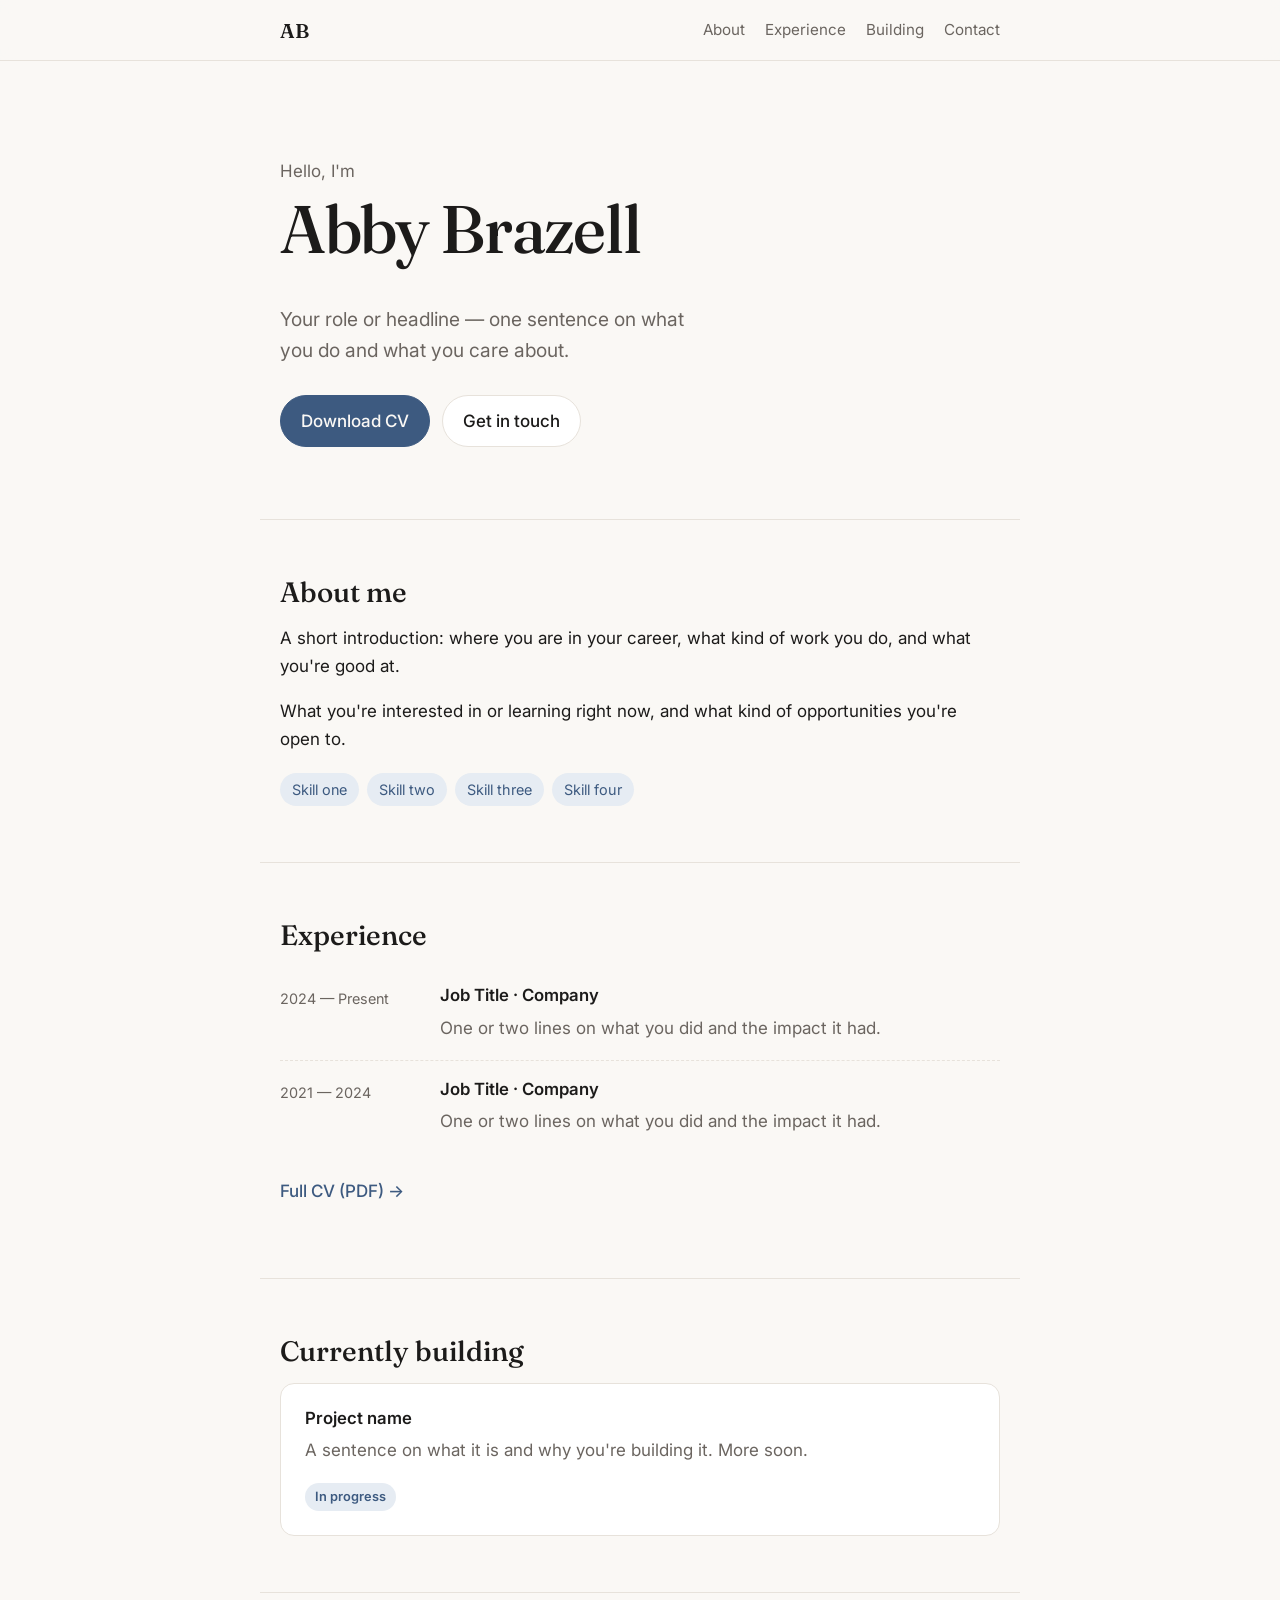
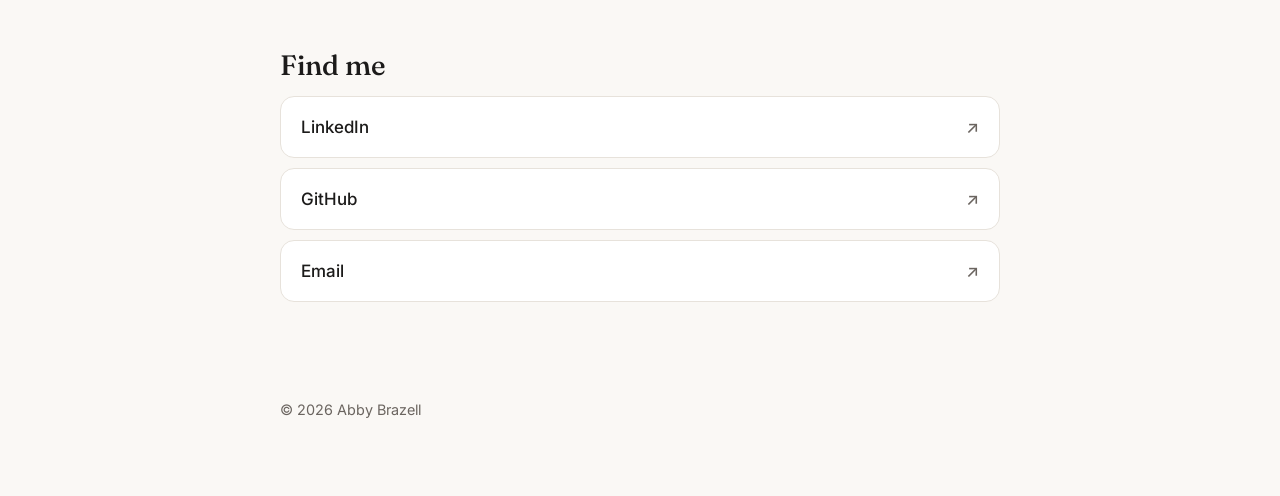
==== index.html @ d157e83a "Add files via upload" ====
<!doctype html>
<html lang="en">
<head>
  <meta charset="utf-8">
  <meta name="viewport" content="width=device-width, initial-scale=1">
  <!-- EDIT: your name and a one-line description (shows in Google and link previews) -->
  <title>Abby Brazell — Your Role</title>
  <meta name="description" content="Abby Brazell — Your Role. About me, CV and links.">
  <link rel="preconnect" href="https://fonts.googleapis.com">
  <link rel="preconnect" href="https://fonts.gstatic.com" crossorigin>
  <link rel="stylesheet" href="https://fonts.googleapis.com/css2?family=Fraunces:opsz,wght@9..144,500;9..144,600&family=Inter:wght@400;500;600&display=swap">
  <link rel="stylesheet" href="styles.css">
</head>
<body>
  <header class="site-header">
    <div class="wrap nav">
      <a class="logo" href="#top">AB</a><!-- EDIT: initials -->
      <nav>
        <a href="#about">About</a>
        <a href="#experience">Experience</a>
        <a href="#building">Building</a>
        <a href="#contact">Contact</a>
      </nav>
    </div>
  </header>

  <main id="top">
    <!-- HERO -->
    <section class="hero wrap">
      <p class="eyebrow">Hello, I'm</p>
      <h1>Abby Brazell</h1><!-- EDIT -->
      <p class="lede">Your role or headline — one sentence on what you do and what you care about.</p><!-- EDIT -->
      <div class="actions">
        <a class="btn primary" href="cv.pdf" download>Download CV</a>
        <a class="btn" href="#contact">Get in touch</a>
      </div>
    </section>

    <!-- ABOUT -->
    <section id="about" class="wrap section">
      <h2>About me</h2>
      <!-- EDIT: 2–3 short paragraphs -->
      <p>A short introduction: where you are in your career, what kind of work you do, and what you're good at.</p>
      <p>What you're interested in or learning right now, and what kind of opportunities you're open to.</p>
      <ul class="tags">
        <!-- EDIT: key skills -->
        <li>Skill one</li>
        <li>Skill two</li>
        <li>Skill three</li>
        <li>Skill four</li>
      </ul>
    </section>

    <!-- EXPERIENCE -->
    <section id="experience" class="wrap section">
      <h2>Experience</h2>
      <ol class="timeline">
        <!-- EDIT: copy this <li> block for each role, most recent first -->
        <li>
          <div class="when">2024 — Present</div>
          <div>
            <h3>Job Title · Company</h3>
            <p>One or two lines on what you did and the impact it had.</p>
          </div>
        </li>
        <li>
          <div class="when">2021 — 2024</div>
          <div>
            <h3>Job Title · Company</h3>
            <p>One or two lines on what you did and the impact it had.</p>
          </div>
        </li>
      </ol>
      <p><a class="link" href="cv.pdf" download>Full CV (PDF) →</a></p>
    </section>

    <!-- CURRENTLY BUILDING -->
    <section id="building" class="wrap section">
      <h2>Currently building</h2>
      <div class="card">
        <h3>Project name</h3><!-- EDIT -->
        <p>A sentence on what it is and why you're building it. More soon.</p>
        <span class="badge">In progress</span>
      </div>
    </section>

    <!-- CONTACT / LINKS -->
    <section id="contact" class="wrap section">
      <h2>Find me</h2>
      <ul class="links">
        <!-- EDIT: replace the URLs -->
        <li><a href="https://www.linkedin.com/in/your-profile" target="_blank" rel="noopener">LinkedIn</a></li>
        <li><a href="https://github.com/your-username" target="_blank" rel="noopener">GitHub</a></li>
        <li><a href="mailto:you@yourdomain.com">Email</a></li>
      </ul>
    </section>
  </main>

  <footer class="wrap footer">
    <p>© <span id="year">2026</span> Abby Brazell</p><!-- EDIT -->
  </footer>

  <script>document.getElementById('year').textContent = new Date().getFullYear();</script>
</body>
</html>
---- styles.css ----
/* ===== Theme — change these to restyle the whole site ===== */
:root {
  --bg: #faf8f5;
  --surface: #ffffff;
  --text: #1c1b1a;
  --muted: #6b6560;
  --line: #e7e2db;
  --accent: #3d5a80;        /* main brand colour */
  --accent-soft: #e6ecf3;
  --radius: 14px;
  --max: 760px;
  --font: "Inter", system-ui, -apple-system, "Segoe UI", Roboto, sans-serif;
  --display: "Fraunces", Georgia, serif;
}

@media (prefers-color-scheme: dark) {
  :root {
    --bg: #141414;
    --surface: #1d1d1d;
    --text: #eeeae4;
    --muted: #a39d96;
    --line: #2e2c2a;
    --accent: #8fb0d6;
    --accent-soft: #1f2a37;
  }
}

/* ===== Base ===== */
*, *::before, *::after { box-sizing: border-box; }
html { scroll-behavior: smooth; scroll-padding-top: 80px; }
body {
  margin: 0;
  background: var(--bg);
  color: var(--text);
  font: 17px/1.65 var(--font);
  -webkit-font-smoothing: antialiased;
}
a { color: var(--accent); }
h1, h2, h3 { line-height: 1.2; margin: 0 0 .5em; }
h2 { font-family: var(--display); font-weight: 500; font-size: 1.75rem; }
h3 { font-size: 1.05rem; font-weight: 600; }
p { margin: 0 0 1em; }

.wrap { max-width: var(--max); margin: 0 auto; padding: 0 20px; }
.section { padding: 56px 20px; border-top: 1px solid var(--line); }

/* ===== Header ===== */
.site-header {
  position: sticky; top: 0; z-index: 10;
  background: color-mix(in srgb, var(--bg) 85%, transparent);
  backdrop-filter: blur(8px);
  border-bottom: 1px solid var(--line);
}
.nav { display: flex; align-items: center; justify-content: space-between; height: 60px; }
.logo {
  font-family: var(--display); font-weight: 600; font-size: 1.25rem;
  text-decoration: none; color: var(--text);
}
.nav nav { display: flex; gap: 20px; }
.nav nav a { color: var(--muted); text-decoration: none; font-size: .95rem; }
.nav nav a:hover { color: var(--text); }

/* ===== Hero ===== */
.hero { padding-top: 96px; padding-bottom: 72px; }
.eyebrow { color: var(--muted); margin-bottom: .25em; }
.hero h1 {
  font-family: var(--display); font-weight: 500;
  font-size: clamp(2.6rem, 8vw, 4.2rem); letter-spacing: -.02em;
}
.lede { font-size: 1.2rem; color: var(--muted); max-width: 36ch; }
.actions { display: flex; flex-wrap: wrap; gap: 12px; margin-top: 28px; }
.btn {
  display: inline-block; padding: 11px 20px; border-radius: 999px;
  border: 1px solid var(--line); background: var(--surface);
  color: var(--text); text-decoration: none; font-weight: 500;
  transition: transform .15s ease, border-color .15s ease;
}
.btn:hover { transform: translateY(-1px); border-color: var(--accent); }
.btn.primary { background: var(--accent); border-color: var(--accent); color: var(--bg); }

/* ===== About ===== */
.tags { list-style: none; padding: 0; margin: 20px 0 0; display: flex; flex-wrap: wrap; gap: 8px; }
.tags li {
  background: var(--accent-soft); color: var(--accent);
  padding: 5px 12px; border-radius: 999px; font-size: .9rem;
}

/* ===== Experience ===== */
.timeline { list-style: none; padding: 0; margin: 0 0 24px; }
.timeline li {
  display: grid; grid-template-columns: 140px 1fr; gap: 20px;
  padding: 18px 0; border-bottom: 1px dashed var(--line);
}
.timeline li:last-child { border-bottom: 0; }
.when { color: var(--muted); font-size: .9rem; padding-top: 2px; }
.timeline p { color: var(--muted); margin: 0; }
.link { font-weight: 500; text-decoration: none; }
.link:hover { text-decoration: underline; }

/* ===== Building ===== */
.card {
  background: var(--surface); border: 1px solid var(--line);
  border-radius: var(--radius); padding: 24px;
}
.card p { color: var(--muted); }
.badge {
  display: inline-block; font-size: .8rem; font-weight: 600;
  padding: 3px 10px; border-radius: 999px;
  background: var(--accent-soft); color: var(--accent);
}

/* ===== Links ===== */
.links { list-style: none; padding: 0; margin: 0; display: grid; gap: 10px; }
.links a {
  display: flex; justify-content: space-between; align-items: center;
  padding: 16px 20px; border: 1px solid var(--line); border-radius: var(--radius);
  background: var(--surface); color: var(--text); text-decoration: none; font-weight: 500;
}
.links a::after { content: "↗"; color: var(--muted); }
.links a:hover { border-color: var(--accent); }

/* ===== Footer ===== */
.footer { padding: 40px 20px 60px; color: var(--muted); font-size: .9rem; }

/* ===== Small screens ===== */
@media (max-width: 560px) {
  .nav nav { gap: 14px; }
  .nav nav a { font-size: .85rem; }
  .timeline li { grid-template-columns: 1fr; gap: 4px; }
  .hero { padding-top: 64px; }
}
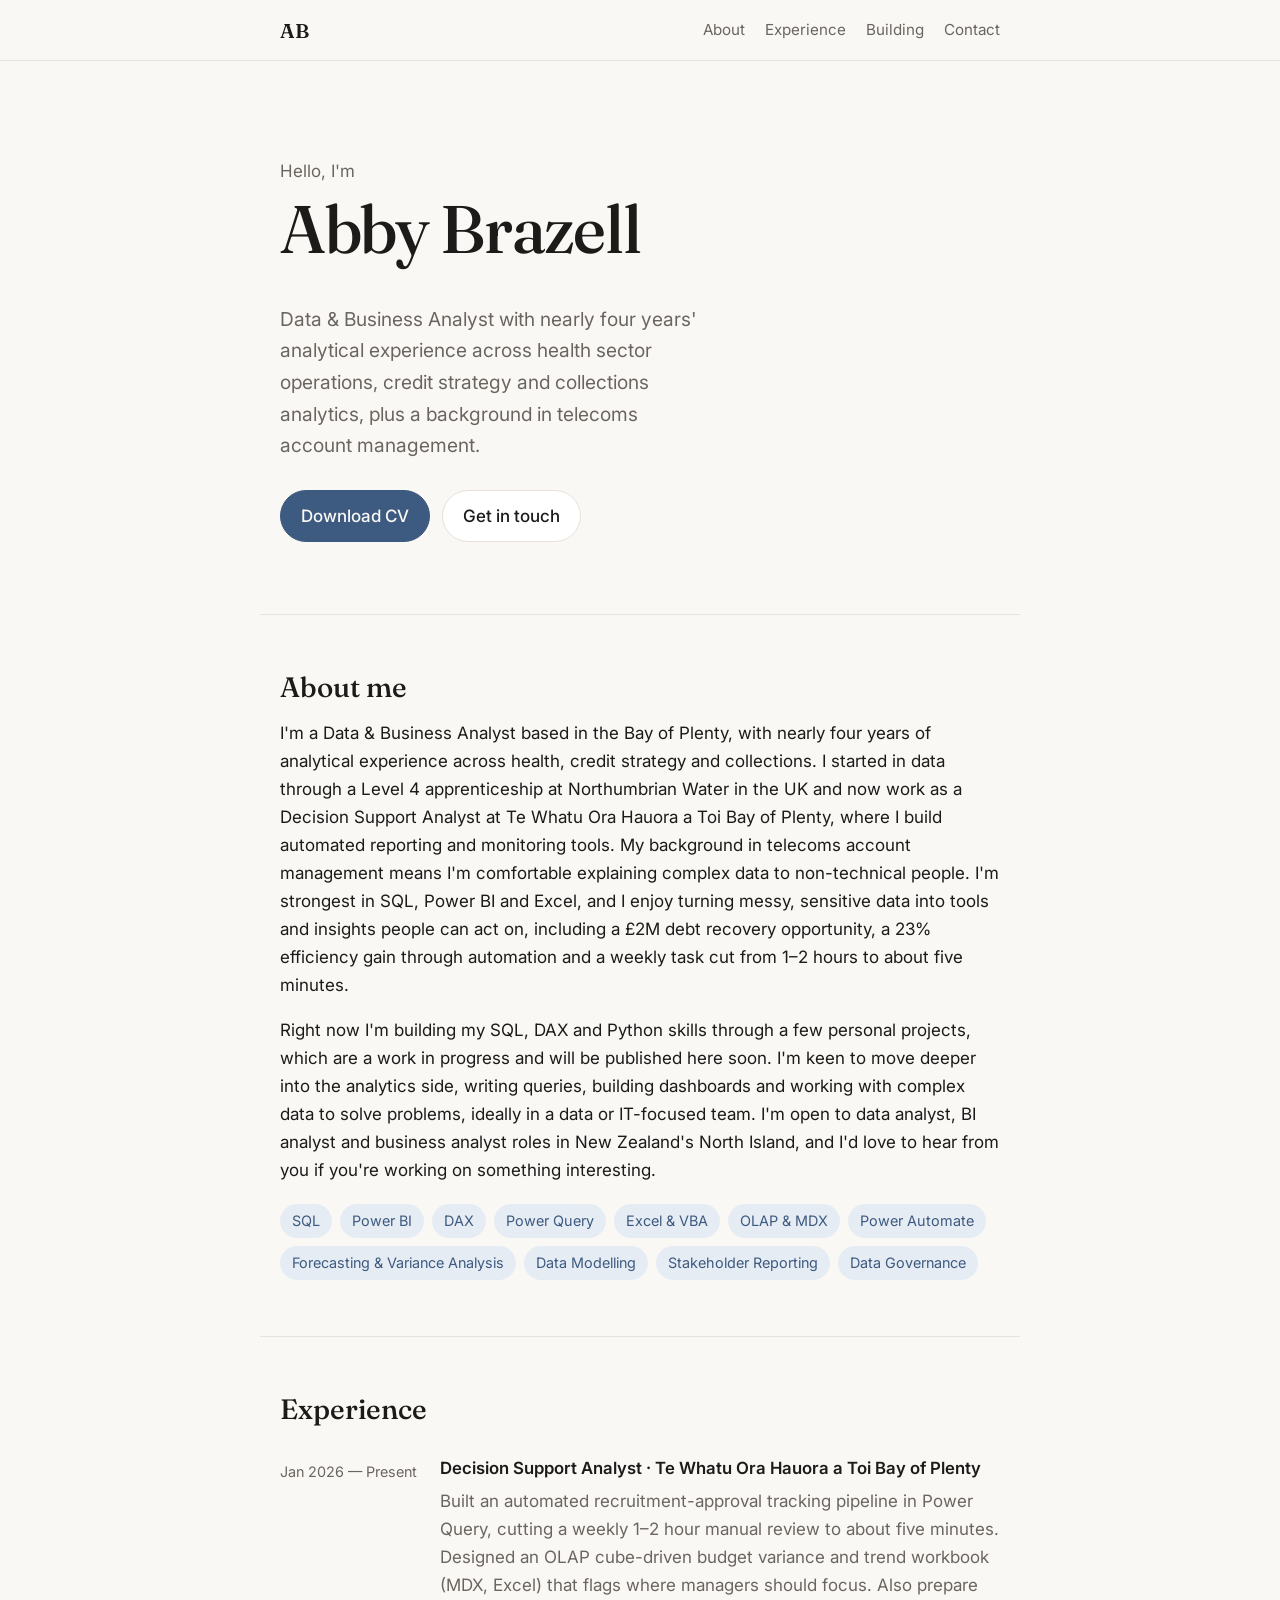
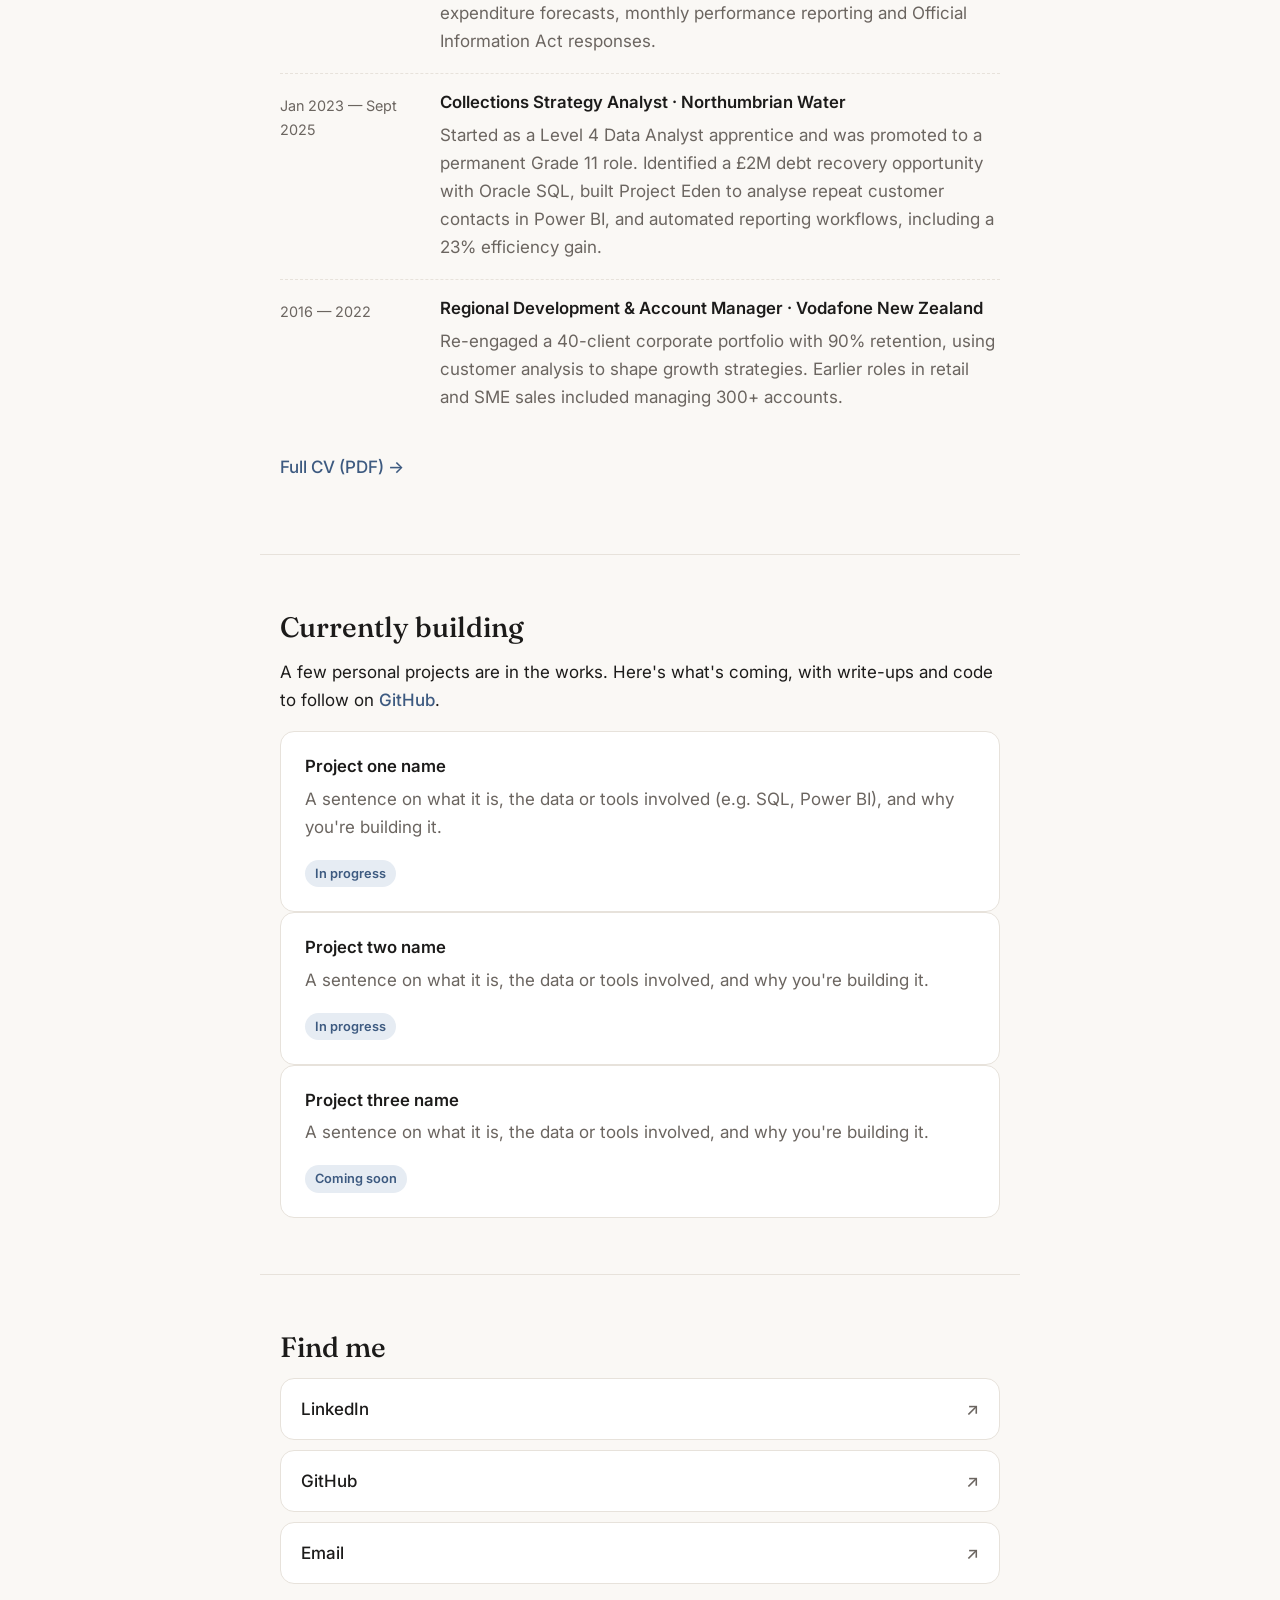
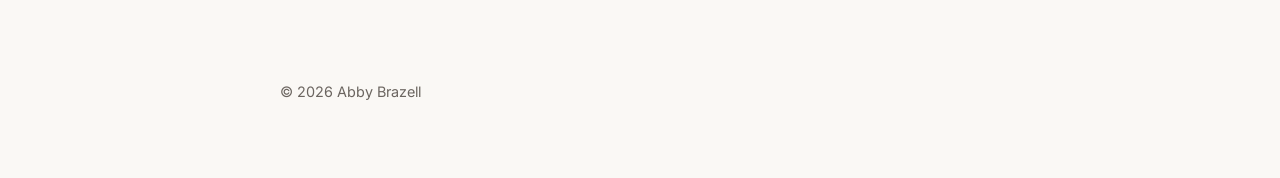
==== commit 4a3ec6b5: "Revise personal details and enhance experience section Updated personal information, including title" ====
--- a/index.html
+++ b/index.html
@@ -3,9 +3,8 @@
 <head>
   <meta charset="utf-8">
   <meta name="viewport" content="width=device-width, initial-scale=1">
-  <!-- EDIT: your name and a one-line description (shows in Google and link previews) -->
-  <title>Abby Brazell — Your Role</title>
-  <meta name="description" content="Abby Brazell — Your Role. About me, CV and links.">
+  <title>Abby Brazell — Data & Business Analyst</title>
+  <meta name="description" content="Abby Brazell — Data & Business Analyst. About me, CV and links.">
   <link rel="preconnect" href="https://fonts.googleapis.com">
   <link rel="preconnect" href="https://fonts.gstatic.com" crossorigin>
   <link rel="stylesheet" href="https://fonts.googleapis.com/css2?family=Fraunces:opsz,wght@9..144,500;9..144,600&family=Inter:wght@400;500;600&display=swap">
@@ -14,7 +13,7 @@
 <body>
   <header class="site-header">
     <div class="wrap nav">
-      <a class="logo" href="#top">AB</a><!-- EDIT: initials -->
+      <a class="logo" href="#top">AB</a>
       <nav>
         <a href="#about">About</a>
         <a href="#experience">Experience</a>
@@ -28,8 +27,8 @@
     <!-- HERO -->
     <section class="hero wrap">
       <p class="eyebrow">Hello, I'm</p>
-      <h1>Abby Brazell</h1><!-- EDIT -->
-      <p class="lede">Your role or headline — one sentence on what you do and what you care about.</p><!-- EDIT -->
+      <h1>Abby Brazell</h1>
+      <p class="lede">Data & Business Analyst with nearly four years' analytical experience across health sector operations, credit strategy and collections analytics, plus a background in telecoms account management.</p>
       <div class="actions">
         <a class="btn primary" href="cv.pdf" download>Download CV</a>
         <a class="btn" href="#contact">Get in touch</a>
@@ -39,35 +38,45 @@
     <!-- ABOUT -->
     <section id="about" class="wrap section">
       <h2>About me</h2>
-      <!-- EDIT: 2–3 short paragraphs -->
-      <p>A short introduction: where you are in your career, what kind of work you do, and what you're good at.</p>
-      <p>What you're interested in or learning right now, and what kind of opportunities you're open to.</p>
+      <p>I'm a Data & Business Analyst based in the Bay of Plenty, with nearly four years of analytical experience across health, credit strategy and collections. I started in data through a Level 4 apprenticeship at Northumbrian Water in the UK and now work as a Decision Support Analyst at Te Whatu Ora Hauora a Toi Bay of Plenty, where I build automated reporting and monitoring tools. My background in telecoms account management means I'm comfortable explaining complex data to non-technical people. I'm strongest in SQL, Power BI and Excel, and I enjoy turning messy, sensitive data into tools and insights people can act on, including a £2M debt recovery opportunity, a 23% efficiency gain through automation and a weekly task cut from 1–2 hours to about five minutes.</p>
+      <p>Right now I'm building my SQL, DAX and Python skills through a few personal projects, which are a work in progress and will be published here soon. I'm keen to move deeper into the analytics side, writing queries, building dashboards and working with complex data to solve problems, ideally in a data or IT-focused team. I'm open to data analyst, BI analyst and business analyst roles in New Zealand's North Island, and I'd love to hear from you if you're working on something interesting.</p>
       <ul class="tags">
-        <!-- EDIT: key skills -->
-        <li>Skill one</li>
-        <li>Skill two</li>
-        <li>Skill three</li>
-        <li>Skill four</li>
+        <li>SQL</li>
+        <li>Power BI</li>
+        <li>DAX</li>
+        <li>Power Query</li>
+        <li>Excel &amp; VBA</li>
+        <li>OLAP &amp; MDX</li>
+        <li>Power Automate</li>
+        <li>Forecasting &amp; Variance Analysis</li>
+        <li>Data Modelling</li>
+        <li>Stakeholder Reporting</li>
+        <li>Data Governance</li>
       </ul>
     </section>
 
-    <!-- EXPERIENCE -->
     <section id="experience" class="wrap section">
       <h2>Experience</h2>
       <ol class="timeline">
-        <!-- EDIT: copy this <li> block for each role, most recent first -->
         <li>
-          <div class="when">2024 — Present</div>
+          <div class="when">Jan 2026 — Present</div>
           <div>
-            <h3>Job Title · Company</h3>
-            <p>One or two lines on what you did and the impact it had.</p>
+            <h3>Decision Support Analyst · Te Whatu Ora Hauora a Toi Bay of Plenty</h3>
+            <p>Built an automated recruitment-approval tracking pipeline in Power Query, cutting a weekly 1–2 hour manual review to about five minutes. Designed an OLAP cube-driven budget variance and trend workbook (MDX, Excel) that flags where managers should focus. Also prepare expenditure forecasts, monthly performance reporting and Official Information Act responses.</p>
           </div>
         </li>
         <li>
-          <div class="when">2021 — 2024</div>
+          <div class="when">Jan 2023 — Sept 2025</div>
           <div>
-            <h3>Job Title · Company</h3>
-            <p>One or two lines on what you did and the impact it had.</p>
+            <h3>Collections Strategy Analyst · Northumbrian Water</h3>
+            <p>Started as a Level 4 Data Analyst apprentice and was promoted to a permanent Grade 11 role. Identified a £2M debt recovery opportunity with Oracle SQL, built Project Eden to analyse repeat customer contacts in Power BI, and automated reporting workflows, including a 23% efficiency gain.</p>
+          </div>
+        </li>
+        <li>
+          <div class="when">2016 — 2022</div>
+          <div>
+            <h3>Regional Development &amp; Account Manager · Vodafone New Zealand</h3>
+            <p>Re-engaged a 40-client corporate portfolio with 90% retention, using customer analysis to shape growth strategies. Earlier roles in retail and SME sales included managing 300+ accounts.</p>
           </div>
         </li>
       </ol>
@@ -77,10 +86,24 @@
     <!-- CURRENTLY BUILDING -->
     <section id="building" class="wrap section">
       <h2>Currently building</h2>
+      <p>A few personal projects are in the works. Here's what's coming, with write-ups and code to follow on <a class="link" href="https://github.com/AbbyLyne">GitHub</a>.</p>
+
       <div class="card">
-        <h3>Project name</h3><!-- EDIT -->
-        <p>A sentence on what it is and why you're building it. More soon.</p>
+        <h3>Project one name</h3><!-- EDIT -->
+        <p>A sentence on what it is, the data or tools involved (e.g. SQL, Power BI), and why you're building it.</p>
         <span class="badge">In progress</span>
+      </div>
+
+      <div class="card">
+        <h3>Project two name</h3><!-- EDIT -->
+        <p>A sentence on what it is, the data or tools involved, and why you're building it.</p>
+        <span class="badge">In progress</span>
+      </div>
+
+      <div class="card">
+        <h3>Project three name</h3><!-- EDIT -->
+        <p>A sentence on what it is, the data or tools involved, and why you're building it.</p>
+        <span class="badge">Coming soon</span>
       </div>
     </section>
 
@@ -89,9 +112,9 @@
       <h2>Find me</h2>
       <ul class="links">
         <!-- EDIT: replace the URLs -->
-        <li><a href="https://www.linkedin.com/in/your-profile" target="_blank" rel="noopener">LinkedIn</a></li>
-        <li><a href="https://github.com/your-username" target="_blank" rel="noopener">GitHub</a></li>
-        <li><a href="mailto:you@yourdomain.com">Email</a></li>
+        <li><a href="https://nz.linkedin.com/in/abby-brazell" target="_blank" rel="noopener">LinkedIn</a></li>
+        <li><a href="https://github.com/AbbyLyne" target="_blank" rel="noopener">GitHub</a></li>
+        <li><a href="mailto:abbybrazell@outlook.com">Email</a></li>
       </ul>
     </section>
   </main>
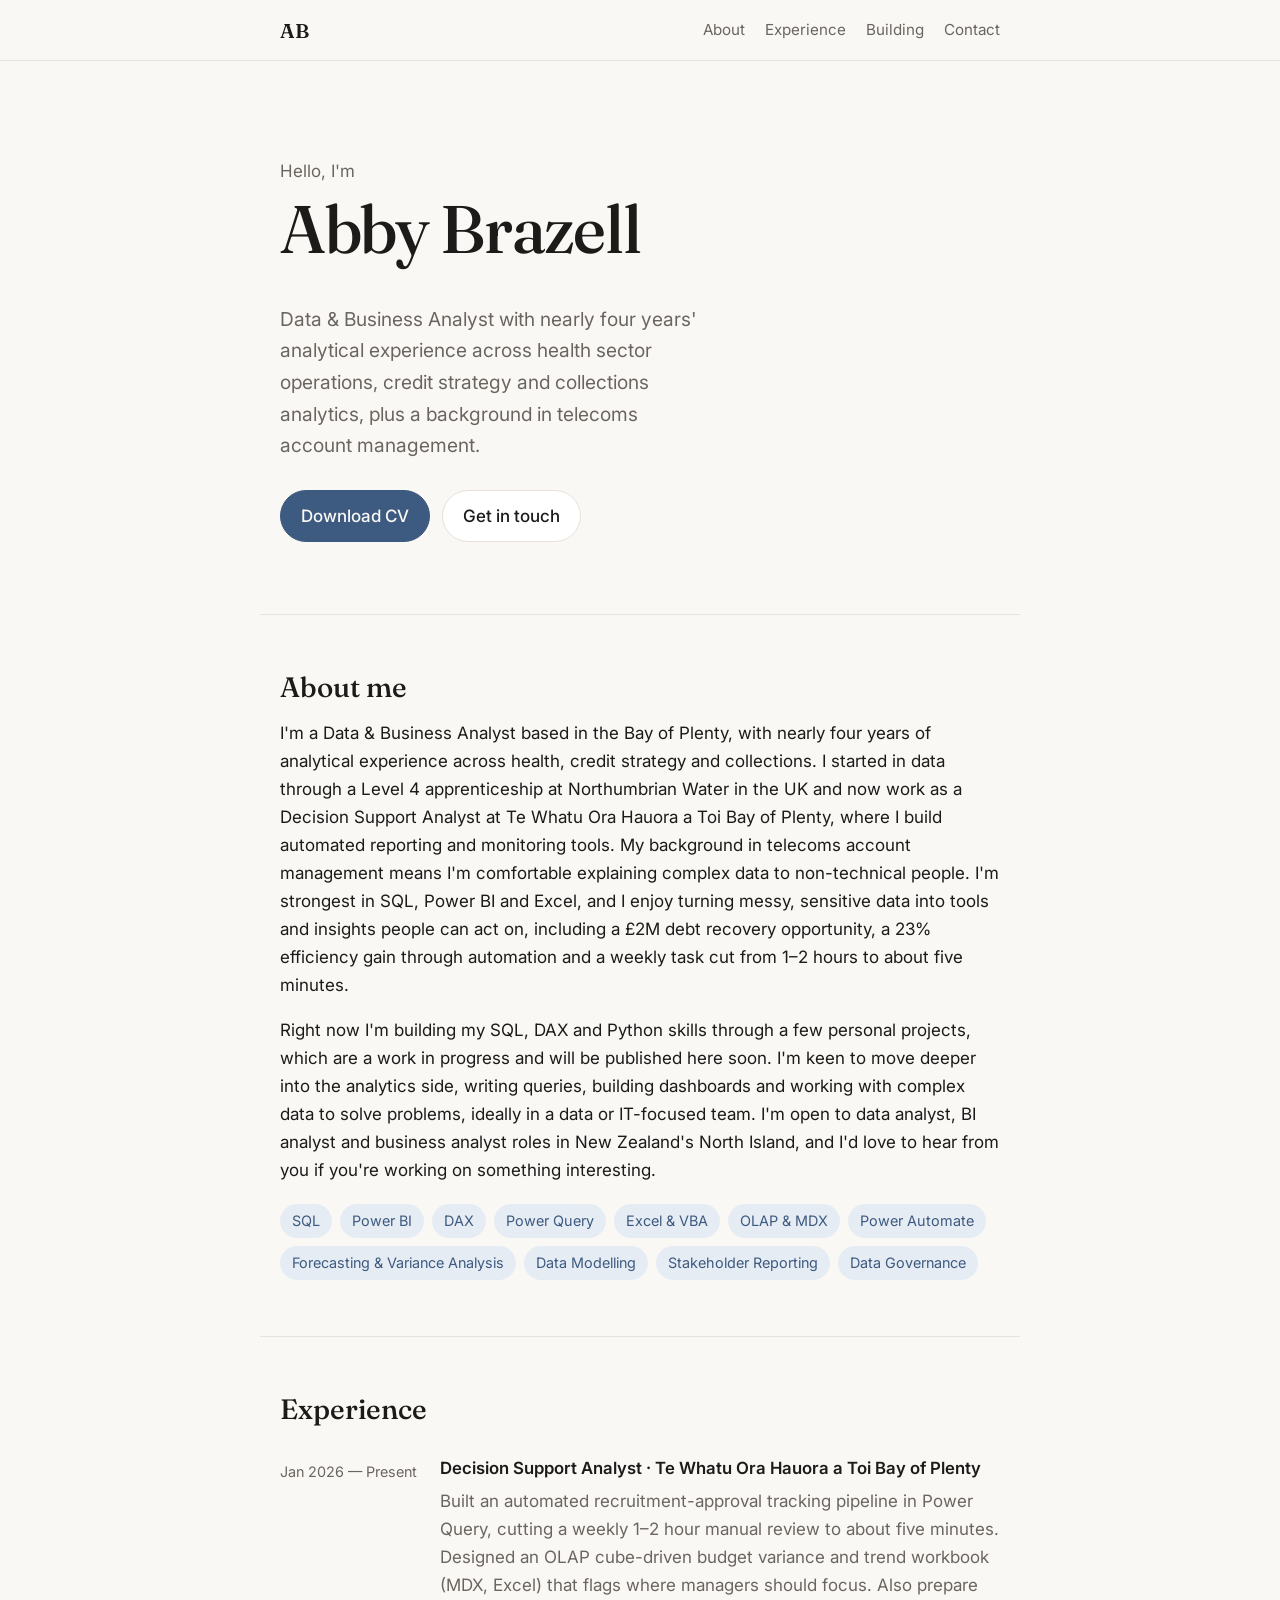
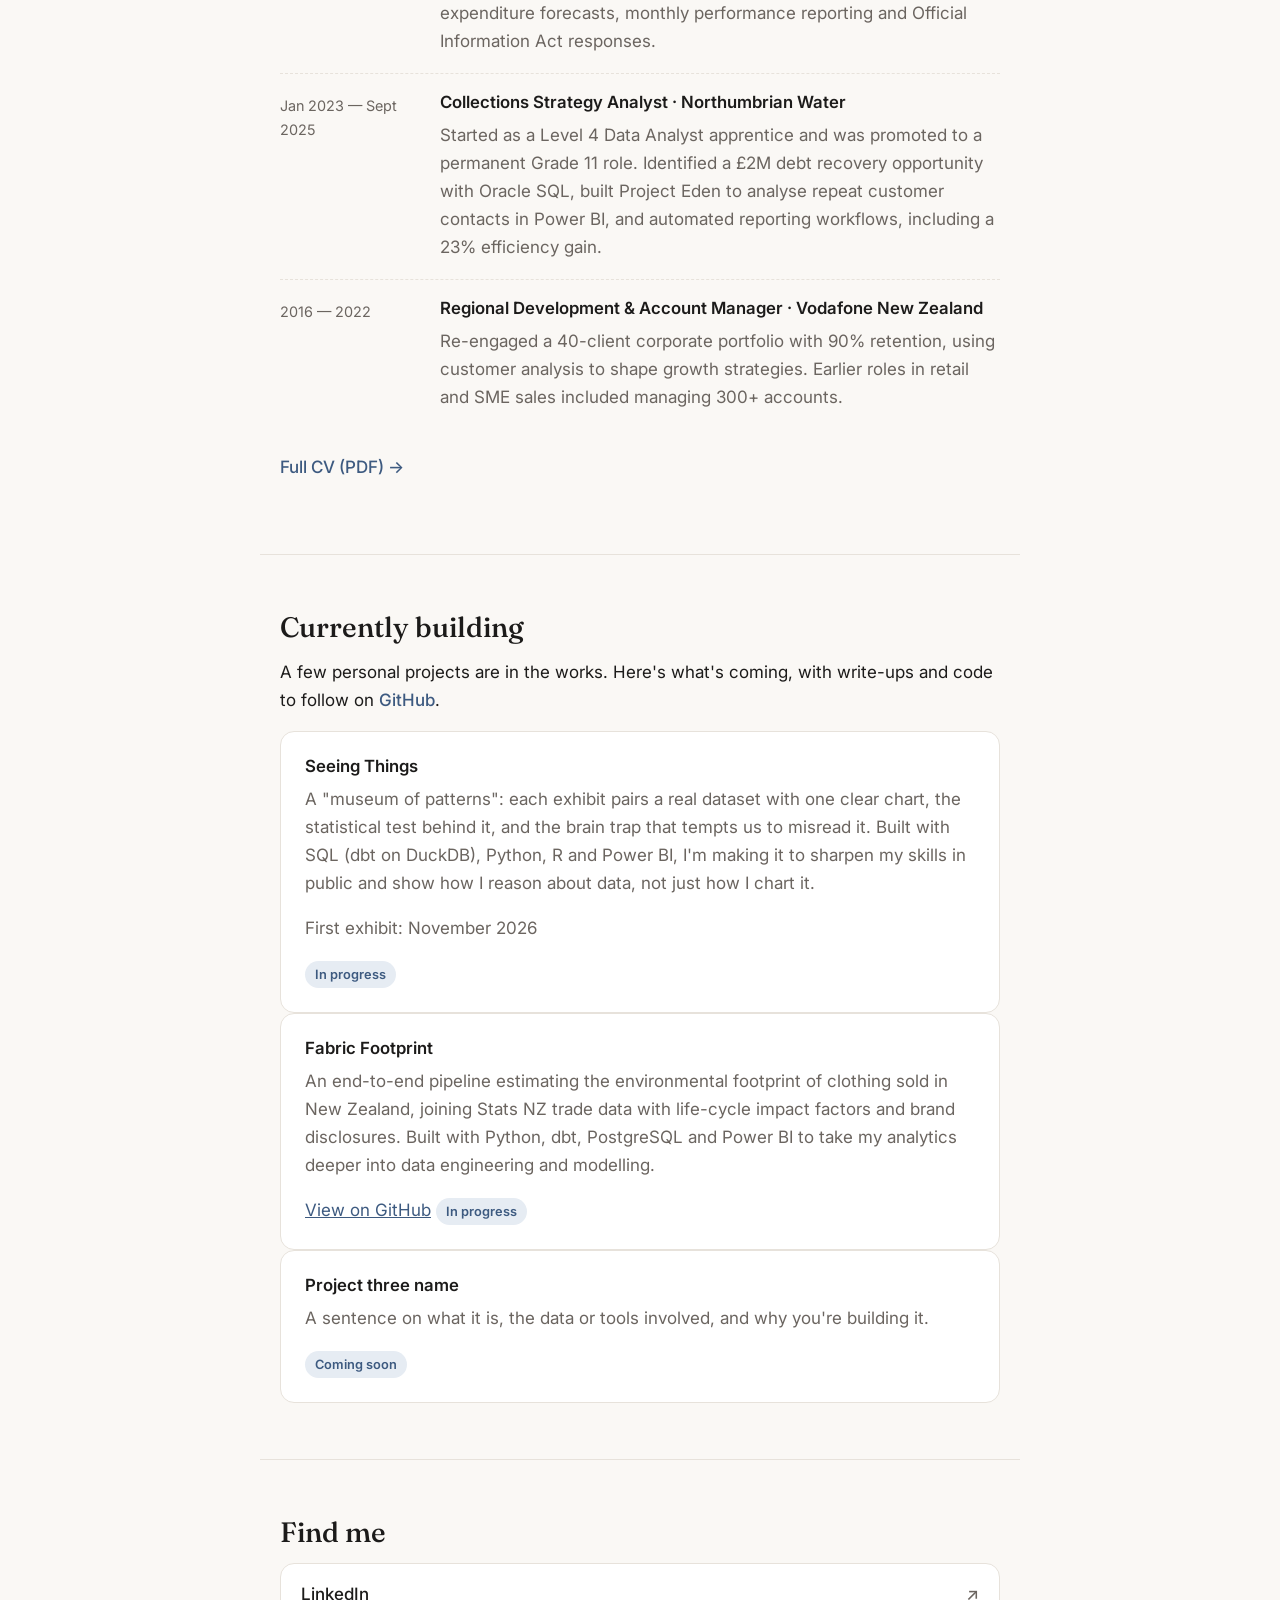
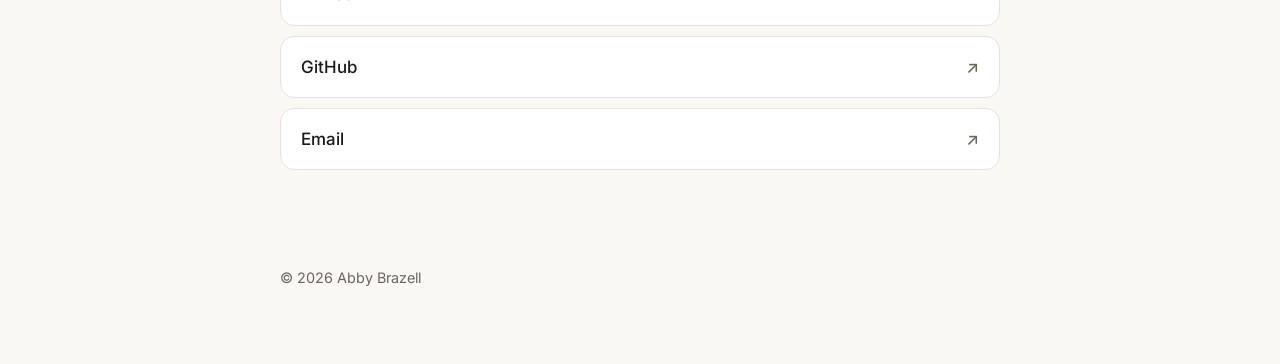
==== commit fed62980: "Update project descriptions in index.html" ====
--- a/index.html
+++ b/index.html
@@ -55,6 +55,7 @@
       </ul>
     </section>
 
+    <!-- EXPERIENCE -->
     <section id="experience" class="wrap section">
       <h2>Experience</h2>
       <ol class="timeline">
@@ -83,20 +84,22 @@
       <p><a class="link" href="cv.pdf" download>Full CV (PDF) →</a></p>
     </section>
 
-    <!-- CURRENTLY BUILDING -->
+    <!-- CURRENT PROJECTS -->
     <section id="building" class="wrap section">
       <h2>Currently building</h2>
       <p>A few personal projects are in the works. Here's what's coming, with write-ups and code to follow on <a class="link" href="https://github.com/AbbyLyne">GitHub</a>.</p>
 
       <div class="card">
-        <h3>Project one name</h3><!-- EDIT -->
-        <p>A sentence on what it is, the data or tools involved (e.g. SQL, Power BI), and why you're building it.</p>
+        <h3>Seeing Things</h3>
+        <p>A "museum of patterns": each exhibit pairs a real dataset with one clear chart, the statistical test behind it, and the brain trap that tempts us to misread it. Built with SQL (dbt on DuckDB), Python, R and Power BI, I'm making it to sharpen my skills in public and show how I reason about data, not just how I chart it.</p>
+        <p>First exhibit: <time datetime="2026-11">November 2026</time></p>
         <span class="badge">In progress</span>
       </div>
 
       <div class="card">
-        <h3>Project two name</h3><!-- EDIT -->
-        <p>A sentence on what it is, the data or tools involved, and why you're building it.</p>
+        <h3>Fabric Footprint</h3>
+        <p>An end-to-end pipeline estimating the environmental footprint of clothing sold in New Zealand, joining Stats NZ trade data with life-cycle impact factors and brand disclosures. Built with Python, dbt, PostgreSQL and Power BI to take my analytics deeper into data engineering and modelling.</p>
+        <a href="https://github.com/AbbyLyne/sustainable-fashion-analytics" target="_blank" rel="noopener">View on GitHub</a>
         <span class="badge">In progress</span>
       </div>
 
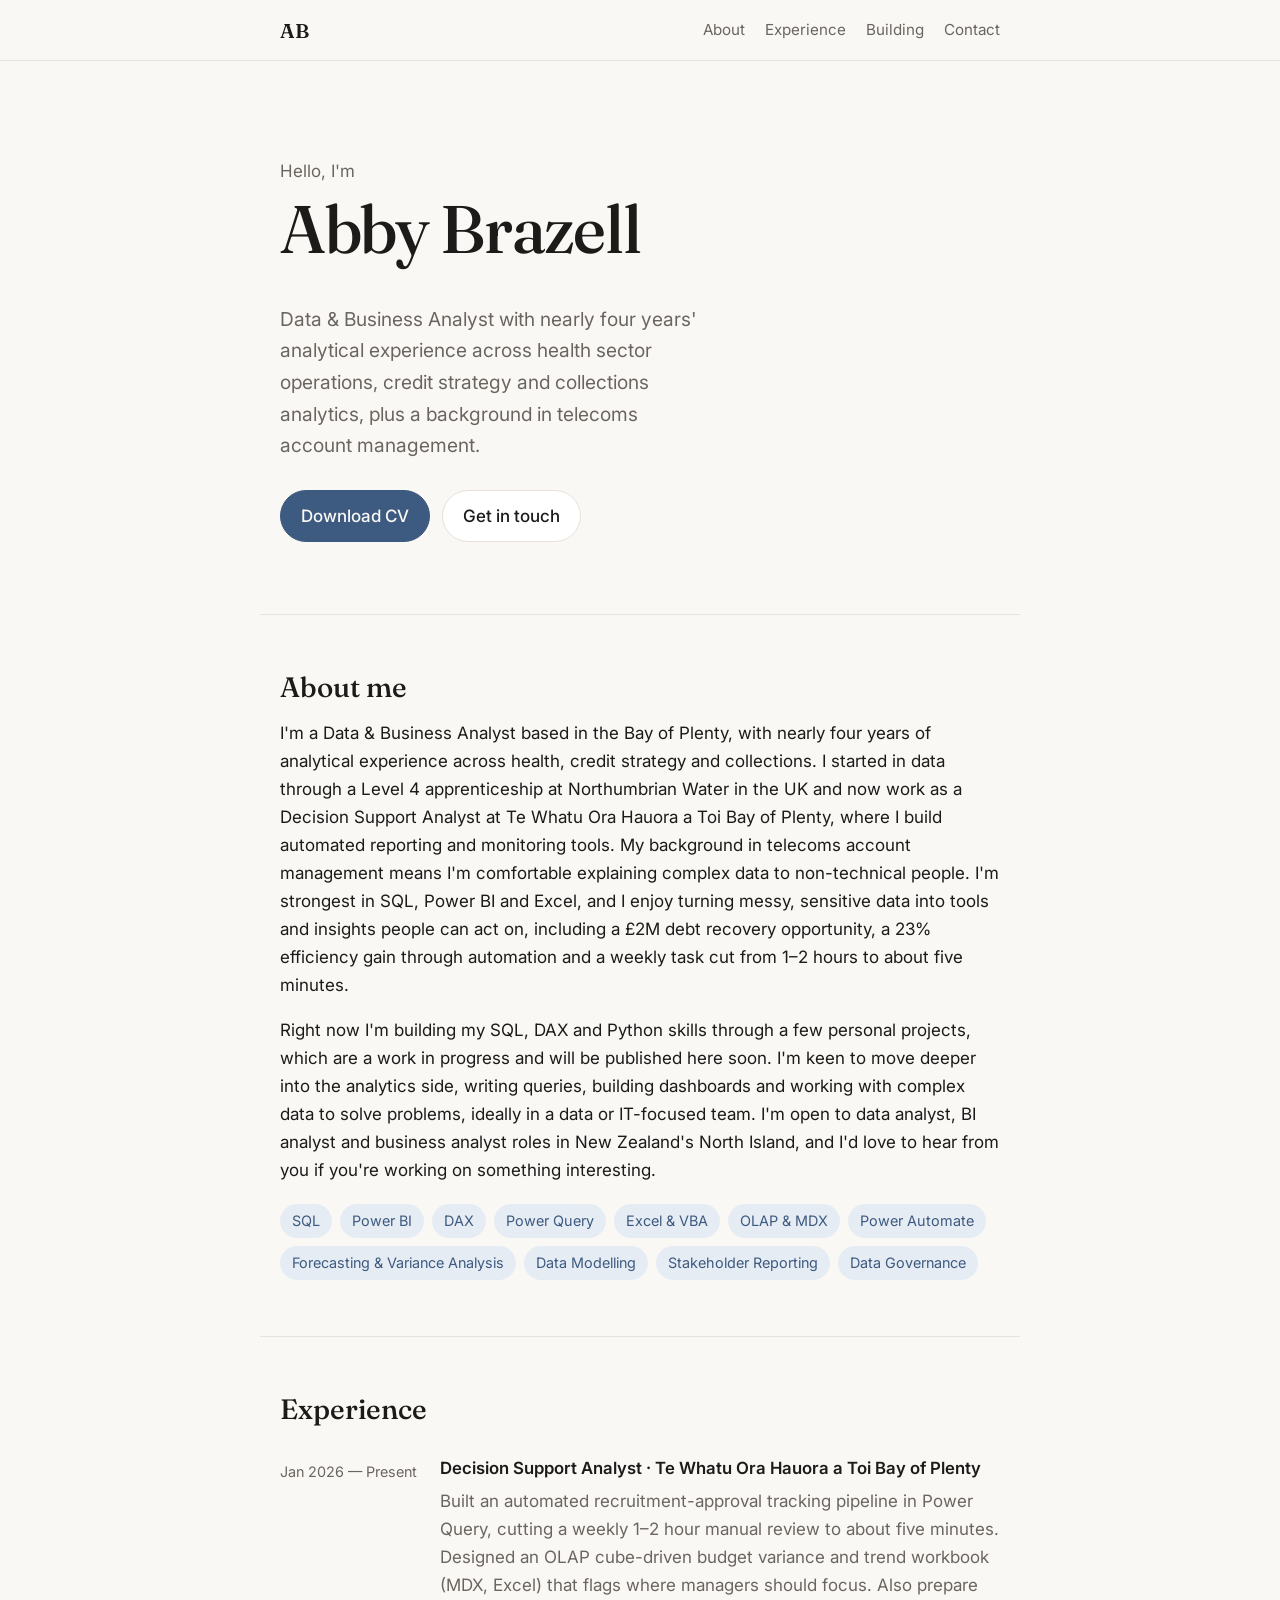
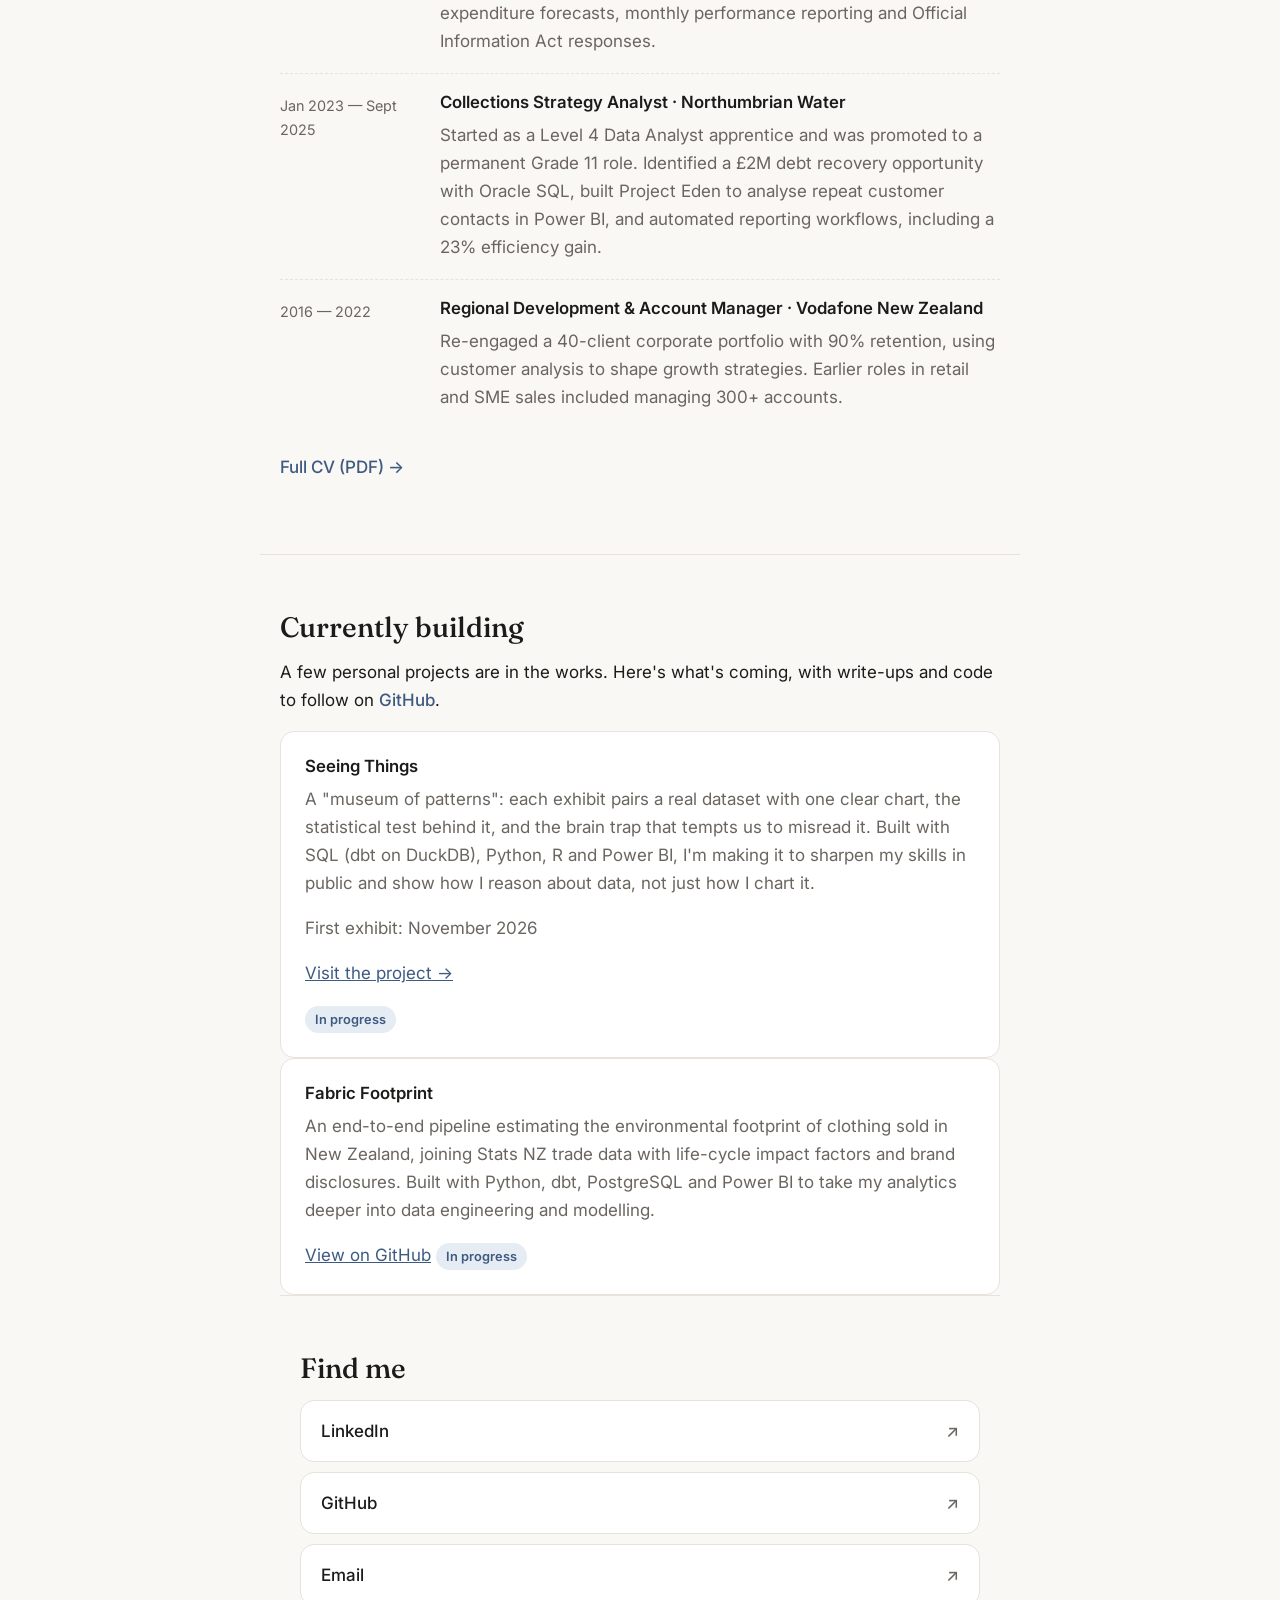
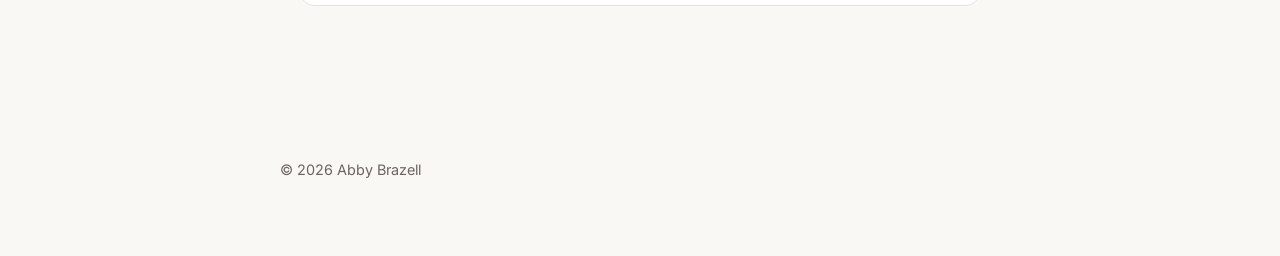
==== commit 691d1e6c: "Add Seeing Things link" ====
--- a/index.html
+++ b/index.html
@@ -93,6 +93,7 @@
         <h3>Seeing Things</h3>
         <p>A "museum of patterns": each exhibit pairs a real dataset with one clear chart, the statistical test behind it, and the brain trap that tempts us to misread it. Built with SQL (dbt on DuckDB), Python, R and Power BI, I'm making it to sharpen my skills in public and show how I reason about data, not just how I chart it.</p>
         <p>First exhibit: <time datetime="2026-11">November 2026</time></p>
+        <p><a href="https://abbylyne.github.io/seeing-things/">Visit the project →</a></p>
         <span class="badge">In progress</span>
       </div>
 
@@ -103,12 +104,6 @@
         <span class="badge">In progress</span>
       </div>
 
-      <div class="card">
-        <h3>Project three name</h3><!-- EDIT -->
-        <p>A sentence on what it is, the data or tools involved, and why you're building it.</p>
-        <span class="badge">Coming soon</span>
-      </div>
-    </section>
 
     <!-- CONTACT / LINKS -->
     <section id="contact" class="wrap section">
